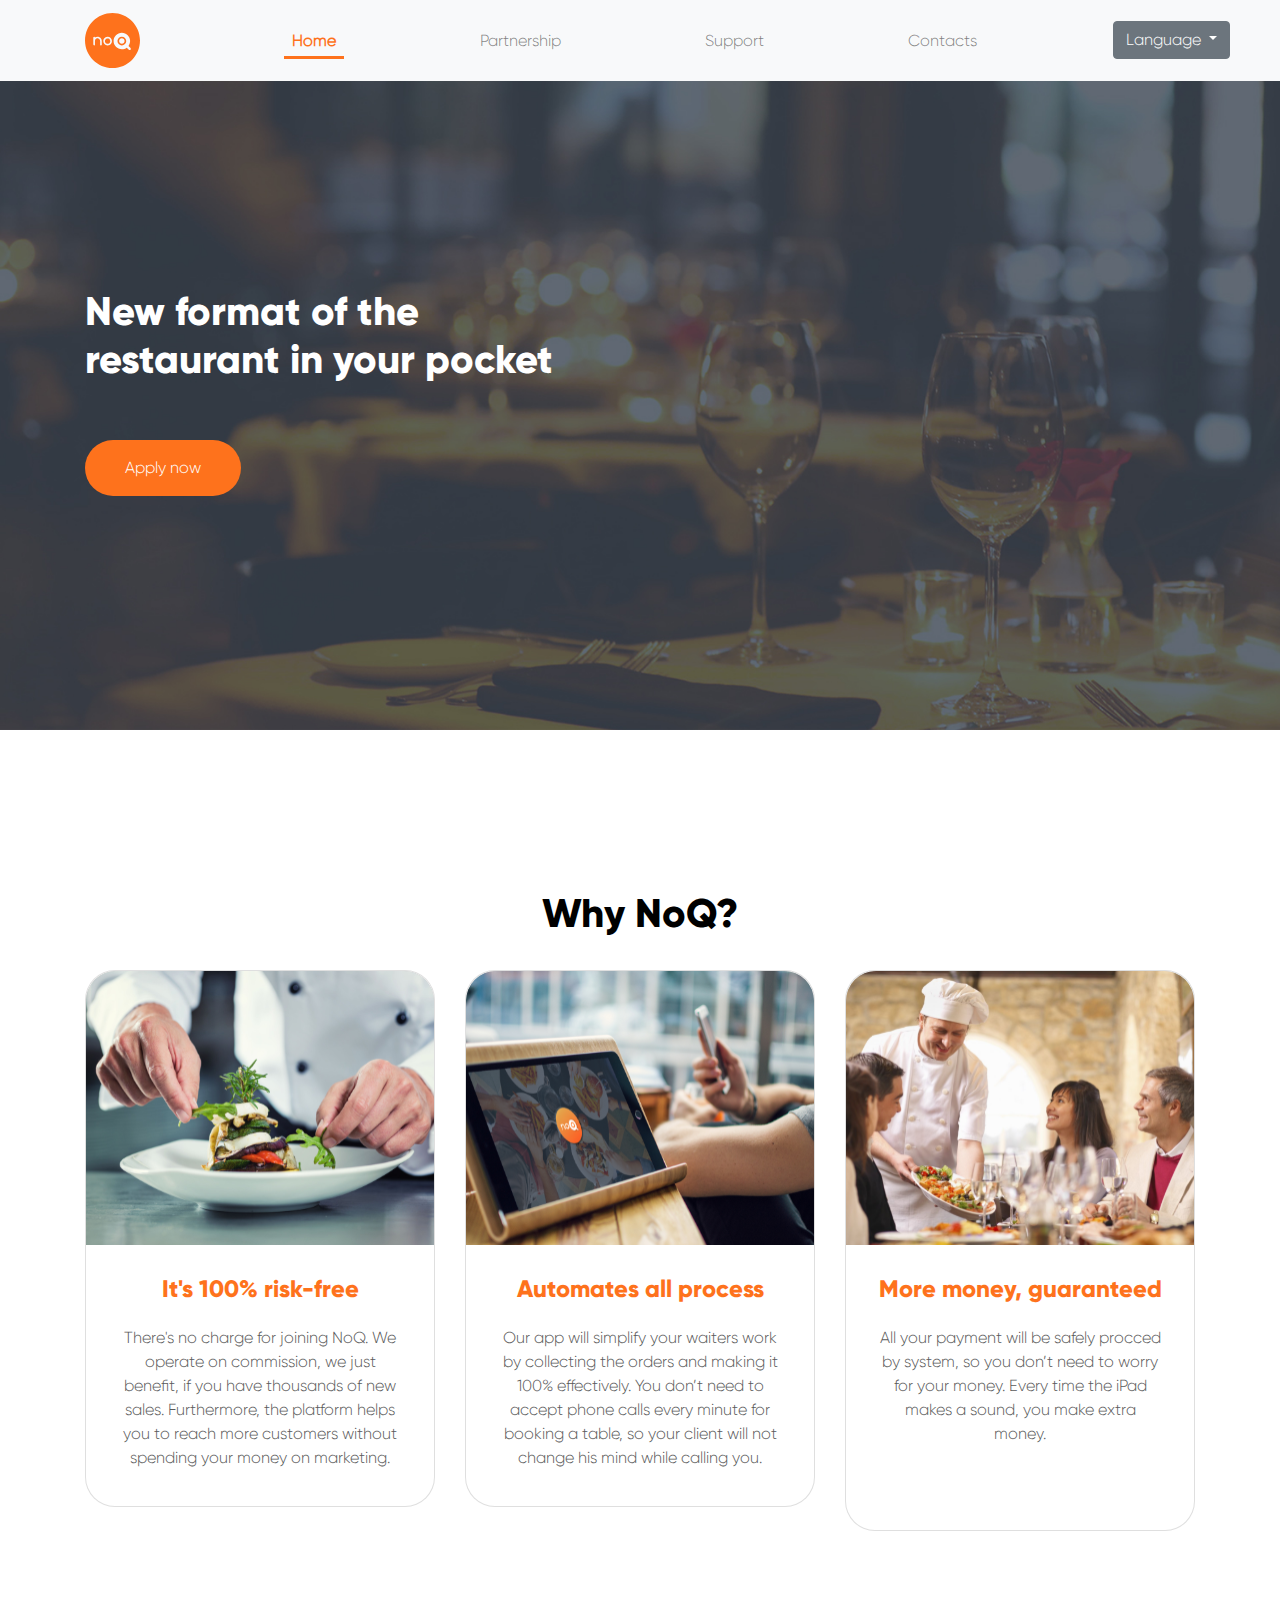
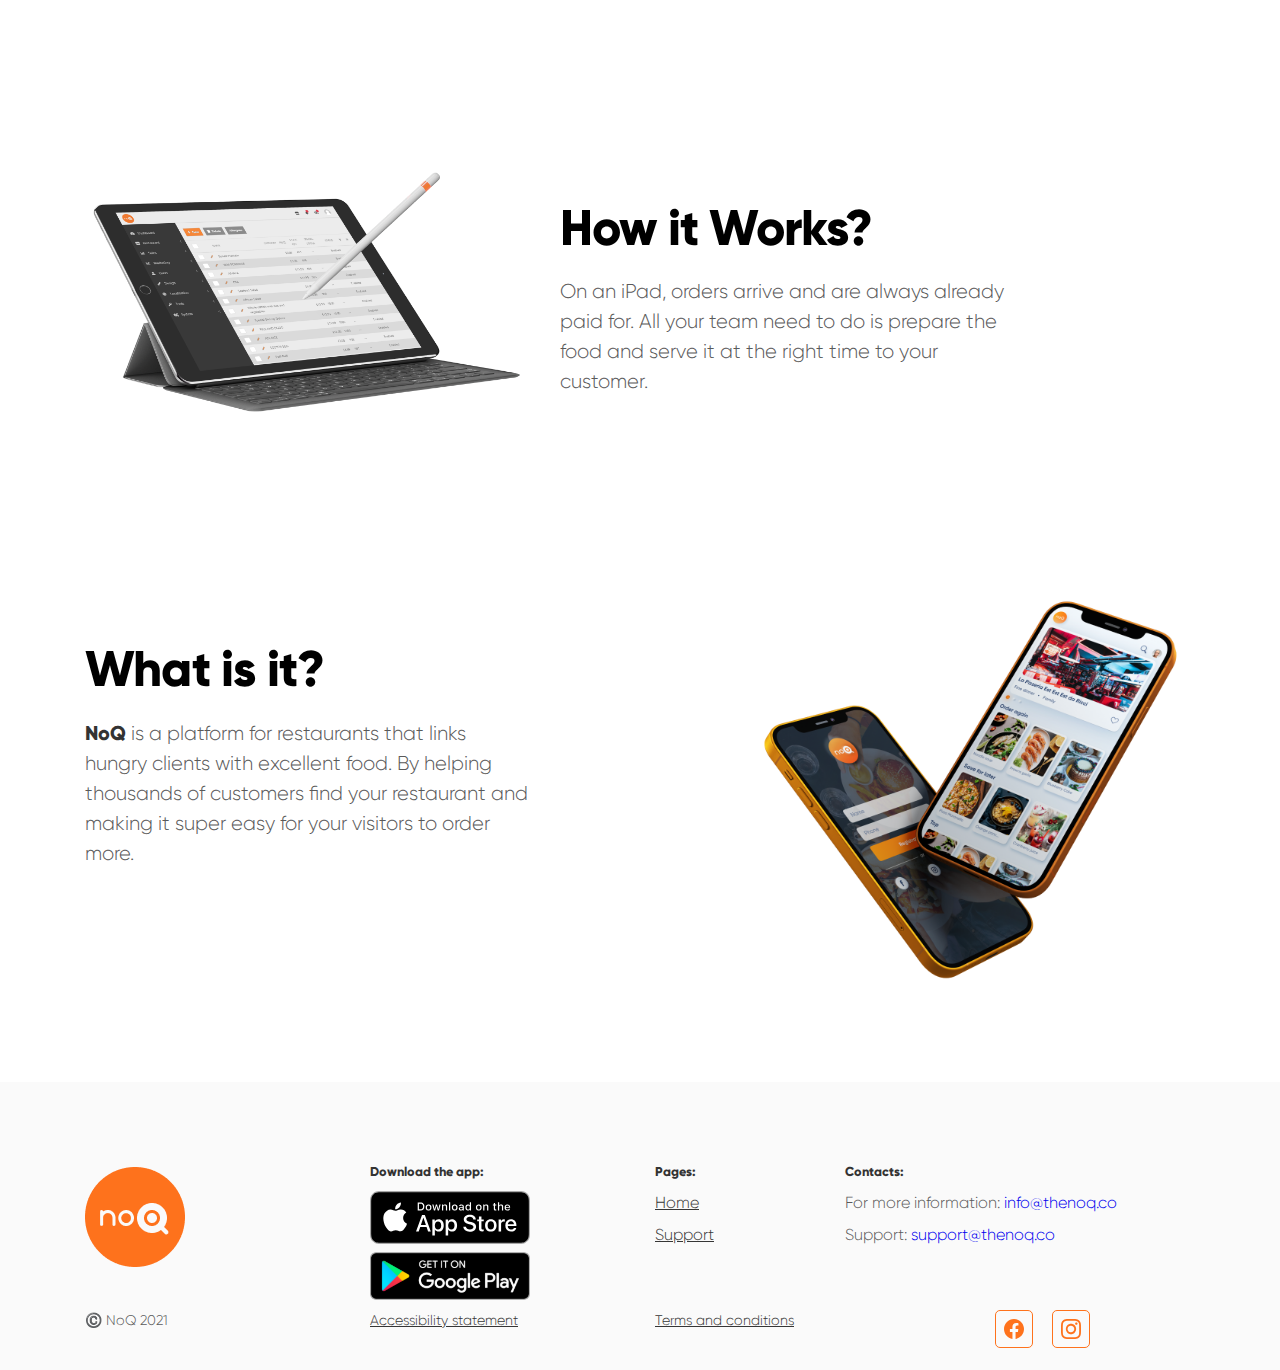
==== en/index.html @ d581224c "First commit" ====
<html lang="en"><head>
    <meta charset="utf-8">
    <meta name="viewport" content="width=device-width, initial-scale=1, shrink-to-fit=no">
    <meta name="description" content="">
    <meta name="author" content="">
    <link rel="icon" href="../img/icon.ico">
	<meta name="yandex-verification" content="f6a16a0485a1ed1c" />
    <title>The NOQ | Home</title>

    <link rel="canonical" href="https://getbootstrap.com/docs/4.0/examples/carousel/">

    <!-- Bootstrap core CSS -->
    <link href="../../css/bootstrap.min.css" rel="stylesheet">

    <!-- Custom styles for this template -->
    <link href="../../css/carousel.css" rel="stylesheet">
</head>
<body data-new-gr-c-s-check-loaded="14.993.0" data-gr-ext-installed="">

<header>
    <nav class="navbar navbar-expand-md navbar-light fixed-top bg-light">
        <div class="container">
            <a class="navbar-brand" href="#"><svg xmlns="http://www.w3.org/2000/svg" width="55" height="55" viewBox="0 0 55 55" fill="none">
                <path d="M36.8502 23.6499C34.4302 23.6499 32.4502 25.6299 32.4502 28.0499C32.4502 30.4699 34.4302 32.4499 36.8502 32.4499C39.2702 32.4499 41.2502 30.4699 41.2502 28.0499C41.2502 25.6299 39.2702 23.6499 36.8502 23.6499ZM36.8502 30.7999C35.3102 30.7999 34.1002 29.5349 34.1002 28.0499C34.1002 26.5099 35.3102 25.2999 36.8502 25.2999C38.3902 25.2999 39.6002 26.5099 39.6002 28.0499C39.6002 29.5899 38.3902 30.7999 36.8502 30.7999Z" fill="#FE721C"/>
                <path d="M24.09 25.85C23.65 25.52 23.1 25.41 22.55 25.41C21.395 25.41 20.57 26.015 20.075 27.225C19.965 27.5 19.965 27.775 19.965 27.995V28.16C19.965 29.15 20.46 29.975 21.45 30.525C21.78 30.69 22.165 30.8 22.55 30.8H22.715C23.76 30.8 24.53 30.25 25.08 29.15C25.19 28.82 25.245 28.49 25.245 28.16V27.995C25.245 27.115 24.86 26.455 24.09 25.85ZM24.09 25.85C23.65 25.52 23.1 25.41 22.55 25.41C21.395 25.41 20.57 26.015 20.075 27.225C19.965 27.5 19.965 27.775 19.965 27.995V28.16C19.965 29.15 20.46 29.975 21.45 30.525C21.78 30.69 22.165 30.8 22.55 30.8H22.715C23.76 30.8 24.53 30.25 25.08 29.15C25.19 28.82 25.245 28.49 25.245 28.16V27.995C25.245 27.115 24.86 26.455 24.09 25.85ZM27.5 0C19.91 0 13.035 3.08 8.03 8.03C3.025 12.98 0 19.91 0 27.5C0 35.09 3.08 41.965 8.03 46.915C12.98 51.92 19.855 55 27.5 55C35.145 55 41.965 51.92 46.97 46.915C51.92 41.965 55 35.09 55 27.5C55 12.32 42.68 0 27.5 0ZM16.72 31.68C16.72 32.065 16.445 32.34 15.95 32.45H15.895C15.345 32.34 15.125 32.065 15.125 31.625V28.215C15.125 26.785 14.52 25.905 13.365 25.465C13.09 25.41 12.815 25.355 12.595 25.355H12.485C11.495 25.355 10.725 25.85 10.175 26.895C10.01 27.225 9.955 27.72 9.955 28.435V31.625C9.955 32.065 9.68 32.34 9.185 32.395H9.13C8.69 32.395 8.415 32.12 8.305 31.57V24.585C8.36 23.98 8.69 23.65 9.185 23.65C9.735 23.76 9.955 24.035 9.955 24.42V24.53C10.615 23.925 11.495 23.65 12.595 23.65C13.805 23.65 14.85 24.145 15.785 25.19C16.445 26.015 16.775 26.95 16.775 27.885V31.68H16.72ZM24.64 31.955C23.98 32.285 23.32 32.45 22.715 32.45H22.495C21.34 32.45 20.24 31.9 19.25 30.8C18.645 29.92 18.315 29.04 18.315 28.05C18.315 26.62 18.92 25.41 20.185 24.475C20.955 23.925 21.78 23.65 22.66 23.65C23.76 23.65 24.805 24.09 25.685 24.915C26.51 25.905 26.95 26.95 26.95 28.05C26.95 29.7 26.18 31.02 24.64 31.955ZM45.54 36.74C45.045 37.235 44.33 37.235 43.835 36.74L41.745 34.65C40.37 35.695 38.665 36.3 36.85 36.3C32.285 36.3 28.6 32.615 28.6 28.05C28.6 23.485 32.285 19.8 36.85 19.8C41.415 19.8 45.1 23.485 45.1 28.05C45.1 29.865 44.495 31.57 43.505 32.945L45.54 34.98C45.98 35.475 45.98 36.245 45.54 36.74ZM24.09 25.85C23.65 25.52 23.1 25.41 22.55 25.41C21.395 25.41 20.57 26.015 20.075 27.225C19.965 27.5 19.965 27.775 19.965 27.995V28.16C19.965 29.15 20.46 29.975 21.45 30.525C21.78 30.69 22.165 30.8 22.55 30.8H22.715C23.76 30.8 24.53 30.25 25.08 29.15C25.19 28.82 25.245 28.49 25.245 28.16V27.995C25.245 27.115 24.86 26.455 24.09 25.85ZM24.09 25.85C23.65 25.52 23.1 25.41 22.55 25.41C21.395 25.41 20.57 26.015 20.075 27.225C19.965 27.5 19.965 27.775 19.965 27.995V28.16C19.965 29.15 20.46 29.975 21.45 30.525C21.78 30.69 22.165 30.8 22.55 30.8H22.715C23.76 30.8 24.53 30.25 25.08 29.15C25.19 28.82 25.245 28.49 25.245 28.16V27.995C25.245 27.115 24.86 26.455 24.09 25.85ZM24.09 25.85C23.65 25.52 23.1 25.41 22.55 25.41C21.395 25.41 20.57 26.015 20.075 27.225C19.965 27.5 19.965 27.775 19.965 27.995V28.16C19.965 29.15 20.46 29.975 21.45 30.525C21.78 30.69 22.165 30.8 22.55 30.8H22.715C23.76 30.8 24.53 30.25 25.08 29.15C25.19 28.82 25.245 28.49 25.245 28.16V27.995C25.245 27.115 24.86 26.455 24.09 25.85Z" fill="#FE721C"/>
            </svg></a>
            <button class="navbar-toggler" type="button" data-toggle="collapse" data-target="#navbarCollapse" aria-controls="navbarCollapse" aria-expanded="false" aria-label="Toggle navigation">
                <span class="navbar-toggler-icon"></span>
            </button>
            <div class="collapse navbar-collapse" id="navbarCollapse">
                <ul class="navbar-nav mr-auto">
                    <li class="nav-item active">
                        <a class="nav-link" href="index.html">Home <span class="sr-only">(current)</span></a>
                    </li>
                    <li class="nav-item">
                        <a class="nav-link" href="partnership.html">Partnership</a>
                    </li>
                    <li class="nav-item">
                        <a class="nav-link" href="support.html">Support</a>
                    </li>
                    <li class="nav-item">
                        <a class="nav-link" href="#">Contacts</a>
                    </li>
                    <li class="nav-item">
                        <div class="dropdown">
                            <a class="btn btn-secondary dropdown-toggle" href="#" role="button" id="dropdownMenuLink" data-toggle="dropdown" aria-haspopup="true" aria-expanded="false">
                                Language
                            </a>
                            <div class="dropdown-menu" aria-labelledby="dropdownMenuLink">
                                <a class="dropdown-item" href="/ru">RU</a>
                                <a class="dropdown-item" href="/en">EN</a>
                            </div>
                        </div>
                    </li>
                </ul>
            </div>
        </div>
    </nav>
</header>

<main role="main">
<div class="first-block">
    <div class="container">
        <h1>New format of the <br>restaurant in your pocket</h1>
        <br>
        <br>
        <button class="btn btn-primary btn-apply">Apply now</button>
    </div>
</div>

    <div class="container marketing">
        <h1 align="center" class="block-title">Why NoQ?</h1>
        <!-- Three columns of text below the carousel -->
        <div class="row pt-4">
            <div class="col-lg-4">
                <div class="card mb-4 box-shadow noq-card">
                    <img class="card-img-top" style="width: 100%; display: block;" src="../img/card-1.svg" data-holder-rendered="true">
                    <div class="card-body">
                        <h4 class="card-title">It's 100% risk-free</h4>
                        <p class="card-text">
                            There's no charge for joining NoQ. We operate on commission, we just benefit, if you have thousands of new sales. Furthermore, the platform helps you to reach more customers without spending your money on marketing.
                        </p>
                        <div class="d-flex justify-content-between align-items-center">
                        </div>
                    </div>
                </div>
            </div><!-- /.col-lg-4 -->
            <div class="col-lg-4">
                <div class="card mb-4 box-shadow noq-card">
                    <img class="card-img-top" style="width: 100%; display: block;" src="../img/card-2.svg" data-holder-rendered="true">
                    <div class="card-body">
                        <h4 class="card-title">Automates all process</h4>
                        <p class="card-text">Our app will simplify your waiters work by collecting the orders and making it 100% effectively.
                            You don’t need to accept phone calls every minute for booking a table, so your client will not change his mind while calling you.
                        </p>
                        <div class="d-flex justify-content-between align-items-center">
                        </div>
                    </div>
                </div>
            </div><!-- /.col-lg-4 -->
            <div class="col-lg-4">
                <div class="card mb-4 box-shadow noq-card">
                    <img class="card-img-top" style="width: 100%; display: block;" src="../img/card-3.svg" data-holder-rendered="true">
                    <div class="card-body">
                        <h4 class="card-title">More money, guaranteed</h4>
                        <p class="card-text">
                            All your payment will be safely procced by system, so you don’t need to worry for your money.
                            Every time the iPad makes a sound, you make extra money.
                        </p>
                        <br>
                        <br>
                        <div class="d-flex justify-content-between align-items-center">
                        </div>
                    </div>
                </div>
            </div><!-- /.col-lg-4 -->
        </div><!-- /.row -->


        <div class="row instruction">
            <div class="col-md-5">
                <img class="featurette-image img-fluid" data-src="img/ipad.png" alt="500x500" src="../img/ipad.png" data-holder-rendered="true">
            </div>
            <div class="col-md-7">
                <h2 class="featurette-heading pb-3 block-title">How it Works?</h2>
                <p class="lead">
                    On an iPad, orders arrive and are always already paid for. All your team need to do is prepare the food and serve it at the right time to your customer.
                </p>
            </div>
        </div>


        <div class="row instruction">
            <div class="col-md-7">
                <h2 class="featurette-heading pb-3 block-title">What is it?</h2>
                <p class="lead">
                    <span class="bold">NoQ</span> is a platform for restaurants that links hungry clients with excellent food. By helping thousands of customers find your restaurant and making it super easy for your visitors to order more.
                </p>
            </div>
            <div class="col-md-5">
                <img class="featurette-image img-fluid" data-src="img/iphone.png" alt="500x500" src="../img/iphone.png" data-holder-rendered="true">
            </div>
        </div>

    </div>


    <!-- FOOTER -->
    <footer>
        <div class="container">
            <div class="row">
                <div class="col-md-3">
                    <a class="navbar-brand" href="#"><img src="../img/logo.png" class="logo" alt=""></a>
                </div>
                <div class="col-md-3">
                    <small class="bold">Download the app:</small>
                    <ul class="mobile-list">
                        <li><img src="../img/appstore.svg" alt=""></li>
                        <li class="pt-2"><img src="../img/playmarket.svg" alt=""></li>
                    </ul>
                </div>
                <div class="col-md-2">
                    <small class="bold">Pages:</small>
                    <ul class="mobile-list">
                        <li><a href="#">Home</a></li>
                        <li class="pt-2"><a href="#">Support</a></li>
                    </ul>
                </div>
                <div class="col-md-4">
                    <small class="bold">Contacts:</small>
                    <ul class="link-list">
                        <li>For more information: <a href="#" class="link">info@thenoq.co</a></li>
                        <li class="pt-2">Support: <a href="#" class="link">support@thenoq.co</a></li>
                    </ul>
                </div>
            </div>
            <div class="row links-row">
                <div class="col-md-3">
                    <p>©️ NoQ 2021</p>
                </div>
                <div class="col-md-3">
                    <a class="footer-link" href="#">Accessibility statement</a>
                </div>
                <div class="col-md-3">
                    <a class="footer-link" href="#">Terms and conditions</a>
                </div>
                <div class="col-md-3">
                    <div class="row">
                        <div id="small-img" class="col-xs-12 col-sm-12 col-md-12 col-lg-12 center">
                            <ul class="social-network-list">
                                <li class="list-item">
                                    <svg xmlns="http://www.w3.org/2000/svg" width="38" height="38" viewBox="0 0 38 38" fill="none">
                                        <rect x="0.5" y="0.5" width="37" height="37" rx="4.5" stroke="#FE721C"/>
                                        <path fill-rule="evenodd" clip-rule="evenodd" d="M29 19.061C29 13.505 24.523 9 19 9C13.477 9 9 13.505 9 19.061C9 24.083 12.657 28.245 17.438 29V21.97H14.898V19.06H17.438V16.845C17.438 14.323 18.93 12.93 21.215 12.93C22.309 12.93 23.453 13.127 23.453 13.127V15.603H22.193C20.95 15.603 20.563 16.378 20.563 17.173V19.061H23.336L22.893 21.969H20.563V29C25.343 28.245 29 24.083 29 19.061Z" fill="#FE721C"/>
                                    </svg>
                                </li>
                                <li class="list-item">
                                    <svg xmlns="http://www.w3.org/2000/svg" width="38" height="38" viewBox="0 0 38 38" fill="none">
                                        <rect x="0.5" y="0.5" width="37" height="37" rx="4.5" stroke="#FE721C"/>
                                        <path d="M24.338 12.462C24.0197 12.462 23.7145 12.5884 23.4895 12.8135C23.2644 13.0385 23.138 13.3437 23.138 13.662C23.138 13.9803 23.2644 14.2855 23.4895 14.5105C23.7145 14.7356 24.0197 14.862 24.338 14.862C24.6563 14.862 24.9615 14.7356 25.1865 14.5105C25.4116 14.2855 25.538 13.9803 25.538 13.662C25.538 13.3437 25.4116 13.0385 25.1865 12.8135C24.9615 12.5884 24.6563 12.462 24.338 12.462ZM19 22.333C18.5575 22.3407 18.1179 22.2601 17.7069 22.0961C17.2959 21.9321 16.9216 21.6878 16.606 21.3776C16.2904 21.0674 16.0397 20.6974 15.8685 20.2893C15.6974 19.8812 15.6093 19.4431 15.6093 19.0005C15.6093 18.5579 15.6974 18.1198 15.8685 17.7117C16.0397 17.3036 16.2904 16.9336 16.606 16.6234C16.9216 16.3132 17.2959 16.0689 17.7069 15.9049C18.1179 15.7409 18.5575 15.6603 19 15.668C19.8738 15.6831 20.7068 16.0409 21.3194 16.6642C21.932 17.2875 22.2753 18.1265 22.2753 19.0005C22.2753 19.8745 21.932 20.7135 21.3194 21.3368C20.7068 21.9601 19.8738 22.3179 19 22.333ZM19 13.865C17.6381 13.865 16.332 14.406 15.369 15.369C14.406 16.332 13.865 17.6381 13.865 19C13.865 20.3619 14.406 21.668 15.369 22.631C16.332 23.594 17.6381 24.135 19 24.135C20.3619 24.135 21.668 23.594 22.631 22.631C23.594 21.668 24.135 20.3619 24.135 19C24.135 17.6381 23.594 16.332 22.631 15.369C21.668 14.406 20.3619 13.865 19 13.865ZM19 9C16.284 9 15.943 9.012 14.877 9.061C13.813 9.108 13.086 9.277 12.449 9.525C11.7817 9.77564 11.1775 10.1696 10.679 10.679C10.1696 11.1775 9.77564 11.7817 9.525 12.449C9.277 13.086 9.109 13.813 9.061 14.877C9.012 15.943 9 16.284 9 19C9 21.716 9.012 22.057 9.061 23.123C9.109 24.188 9.277 24.914 9.525 25.551C9.77564 26.2183 10.1696 26.8225 10.679 27.321C11.1775 27.8304 11.7817 28.2244 12.449 28.475C13.086 28.723 13.813 28.892 14.877 28.94C15.943 28.988 16.284 29 19 29C21.716 29 22.057 28.988 23.123 28.94C24.188 28.892 24.914 28.723 25.551 28.475C26.2183 28.2244 26.8225 27.8304 27.321 27.321C27.8304 26.8225 28.2244 26.2183 28.475 25.551C28.723 24.914 28.892 24.188 28.94 23.123C28.988 22.057 29 21.716 29 19C29 16.284 28.988 15.943 28.94 14.877C28.892 13.813 28.723 13.086 28.475 12.449C28.2244 11.7817 27.8304 11.1775 27.321 10.679C26.8225 10.1696 26.2183 9.77564 25.551 9.525C24.914 9.277 24.188 9.108 23.123 9.061C22.057 9.012 21.716 9 19 9ZM19 10.802C21.67 10.802 21.986 10.812 23.041 10.86C24.016 10.904 24.545 11.067 24.898 11.204C25.364 11.386 25.697 11.603 26.048 11.952C26.398 12.303 26.614 12.636 26.796 13.103C26.933 13.455 27.096 13.984 27.14 14.959C27.189 16.014 27.198 16.33 27.198 19C27.198 21.67 27.189 21.986 27.14 23.041C27.096 24.016 26.933 24.545 26.796 24.898C26.6351 25.3321 26.3796 25.7249 26.048 26.048C25.7249 26.3796 25.3321 26.6351 24.898 26.796C24.545 26.933 24.016 27.096 23.041 27.14C21.986 27.189 21.67 27.198 19 27.198C16.33 27.198 16.014 27.189 14.959 27.14C13.984 27.096 13.455 26.933 13.103 26.796C12.6685 26.6353 12.2753 26.3798 11.952 26.048C11.6208 25.7246 11.3653 25.3319 11.204 24.898C11.067 24.545 10.904 24.016 10.86 23.041C10.812 21.986 10.802 21.67 10.802 19C10.802 16.33 10.812 16.014 10.86 14.959C10.904 13.984 11.067 13.455 11.204 13.103C11.386 12.636 11.603 12.303 11.952 11.952C12.2756 11.6205 12.6687 11.3651 13.103 11.204C13.455 11.067 13.984 10.904 14.959 10.86C16.014 10.812 16.33 10.802 19 10.802Z" fill="#FE721C"/>
                                    </svg>
                                </li>
                            </ul>
                        </div>
                    </div>
                </div>
            </div>
        </div>
    </footer>
</main>

<!-- Bootstrap core JavaScript
================================================== -->
<!-- Placed at the end of the document so the pages load faster -->
<script src="https://code.jquery.com/jquery-3.2.1.slim.min.js" integrity="sha384-KJ3o2DKtIkvYIK3UENzmM7KCkRr/rE9/Qpg6aAZGJwFDMVNA/GpGFF93hXpG5KkN" crossorigin="anonymous"></script>
<script>window.jQuery || document.write('<script src="../../assets/js/vendor/jquery-slim.min.js"><\/script>')</script>
<script src="../../js/popper.min.js"></script>
<script src="../../js/bootstrap.min.js"></script>
<!-- Just to make our placeholder images work. Don't actually copy the next line! -->
<script src="../../js/holder.min.js"></script>


<svg xmlns="http://www.w3.org/2000/svg" width="500" height="500" viewBox="0 0 500 500" preserveAspectRatio="none" style="display: none; visibility: hidden; position: absolute; top: -100%; left: -100%;"><defs><style type="text/css"></style></defs><text x="0" y="25" style="font-weight:bold;font-size:25pt;font-family:Arial, Helvetica, Open Sans, sans-serif">500x500</text></svg></body></html>
---- css/carousel.css ----
/* GLOBAL STYLES
-------------------------------------------------- */
/* Padding below the footer and lighter body text */
@font-face {
  font-family: GilroyLight;
  src: url("../fonts/Gilroy-Light.otf");
}
@font-face {
  font-family: GilroyBold;
  src: url("../fonts/Gilroy-ExtraBold.otf");
}
@font-face {
  font-family: GilroyMedium;
  src: url("../fonts/GilroyMedium.ttf");
}
body {
  padding-top: 3rem;
  color: #5a5a5a;
  font-family: GilroyLight, serif;
}
h1,h2,h3,h4,h5{
  font-family: GilroyBold, serif;
}
.block-title{
  color:black;
}
.bold{
  font-weight: bold;
  color: #333;
  font-family: GilroyBold;
}
.lead{
  width: 70%;
}
.navbar-light{
  background: #fff;
  color: rgba(124, 124, 124, 1);
}
.navbar-expand-md .navbar-nav .nav-item {
  padding-left: 8rem;
}
.navbar-light .navbar-nav .active>.nav-link, .navbar-light .navbar-nav .nav-link.active, .navbar-light .navbar-nav .nav-link.show, .navbar-light .navbar-nav .show>.nav-link {
  color: rgba(254, 114, 28, 1);
  font-weight: bold;
  border-bottom: 3px solid rgba(254, 114, 28, 1);
  padding-bottom: 3px;
}

.first-block{
  background-image: url("../img/noq-bg.jpg");
  height: 80%;
  background-position: center;
  background-repeat: no-repeat;
  background-size: cover;
  padding-top: 15rem;
  color: #fff;
  padding-bottom: 15rem;
}
.partnership-block{
  background-image: url("../img/partnership.jpg");
  height: 100%;
  background-position: center;
  background-repeat: no-repeat;
  background-size: cover;
  padding-top: 15rem;
  color: #fff;
  padding-bottom: 15rem;
}
.support-block{
  background-image: url("../img/support-bg.jpg");
  height: 100%;
  background-position: center;
  background-repeat: no-repeat;
  background-size: cover;
  padding-top: 15rem;
  color: #fff;
  padding-bottom: 15rem;
}
.partnership-title{
  font-size: 5rem;
}
.form-text{
  text-align: center;
  color:#000000;
}
.form-block{
  background: #fff;
  border-radius: 10px;
  padding: 15px;
}
.btn-apply{
  background: #FE721C;
  border-radius: 40px;
  border:none;
  padding: 1rem 40px 1rem 40px;
}
/* CUSTOMIZE THE CAROUSEL
-------------------------------------------------- */
.noq-card{
  border-radius: 30px;
}
.noq-card img{
  border-radius: 30px 30px 0px 0;
}
.card-title{
  color:rgba(254, 114, 28, 1);
  padding-top: 10px;
  padding-bottom: 10px;
}
.noq{
  color:rgba(254, 114, 28, 1);
}
.support-title{
  font-size: 5rem;
  color: #363636;
}

.titles{
  color:rgba(254, 114, 28, 1);
}
.instruction{
  padding-top: 10rem;
}
/* Carousel base class */
.carousel {
  margin-bottom: 4rem;
}
/* Since positioning the image, we need to help out the caption */
.carousel-caption {
  bottom: 3rem;
  z-index: 10;
}

/* Declare heights because of positioning of img element */
.carousel-item {
  height: 32rem;
  background-color: #777;
}
.carousel-item > img {
  position: absolute;
  top: 0;
  left: 0;
  min-width: 100%;
  height: 32rem;
}


/* MARKETING CONTENT
-------------------------------------------------- */
.marketing{
  padding-top: 10rem;
  padding-bottom: 5rem;
}
.marketing .col-lg-4 {
  margin-bottom: 1.5rem;
  text-align: center;
}
.marketing h2 {
  font-weight: 400;
}
.marketing .col-lg-4 p {
  margin-right: .75rem;
  margin-left: .75rem;
}
.first-100{
  color: #363636;
}
.hundred{
  color: #FE721C;
  font-size: 70px;
}

/* Featurettes
------------------------- */

.featurette-divider {
  margin: 5rem 0; /* Space out the Bootstrap <hr> more */
}

/* Thin out the marketing headings */
.featurette-heading {
  font-weight: 300;
  line-height: 1;
  letter-spacing: -.05rem;
}
.mobile-list{
  list-style: none;
  margin: 0;
  padding: 10px 0 0 0;
}
.mobile-list a{
  color: rgba(54, 54, 54, 1);
  text-decoration: underline;
}
.link-list{
  list-style: none;
  margin: 0;
  padding: 10px 0 0 0;
}
.link{
  color: #0000EE;
}
.links-row{
  padding-top: 10px;
  font-size: 14px;
}
.links-row a {
  color: rgba(54, 54, 54, 1);
  text-decoration: underline;
}
.social-network-list{
  list-style: none;
  display: inline-block;
}
.list-item{
  padding-left: 15px;
  display: inline-block;
}
footer{
  padding-top: 5rem;
  background: #FAFAFA;
}

/* RESPONSIVE CSS
-------------------------------------------------- */
@media only screen and (max-width: 600px) {
  .partnership-title{
    font-size: 2rem;
  }
  .partnership-block {
    padding-top: 6rem;
    color: #fff;
    padding-bottom: 20rem;
    text-align: center;
    height: 120%;
  }
  .block-title{
    padding-top: 2rem;
  }
  .navbar-expand-md .navbar-nav .nav-item{
    padding-left: 0;
  }
  .navbar-light .navbar-nav .active>.nav-link, .navbar-light .navbar-nav .nav-link.active, .navbar-light .navbar-nav .nav-link.show, .navbar-light .navbar-nav .show>.nav-link {
    color: rgba(254, 114, 28, 1);
    font-weight: bold;
    border:none;
    padding-bottom: 3px;
  }
  .instruction{
    padding-top: 3rem;
    text-align: center;
  }
  .lead{
    width: 100%;
  }
  footer{
    text-align: center;
  }
  .social-network-list{
    padding-top: 2rem;
    text-align: center;
  }
}
@media (min-width: 40em) {
  .carousel-caption p {
    margin-bottom: 1.25rem;
    font-size: 1.25rem;
    line-height: 1.4;
  }

  .featurette-heading {
    font-size: 50px;
  }
}

@media (min-width: 62em) {
  .featurette-heading {
    margin-top: 4rem;
  }
}
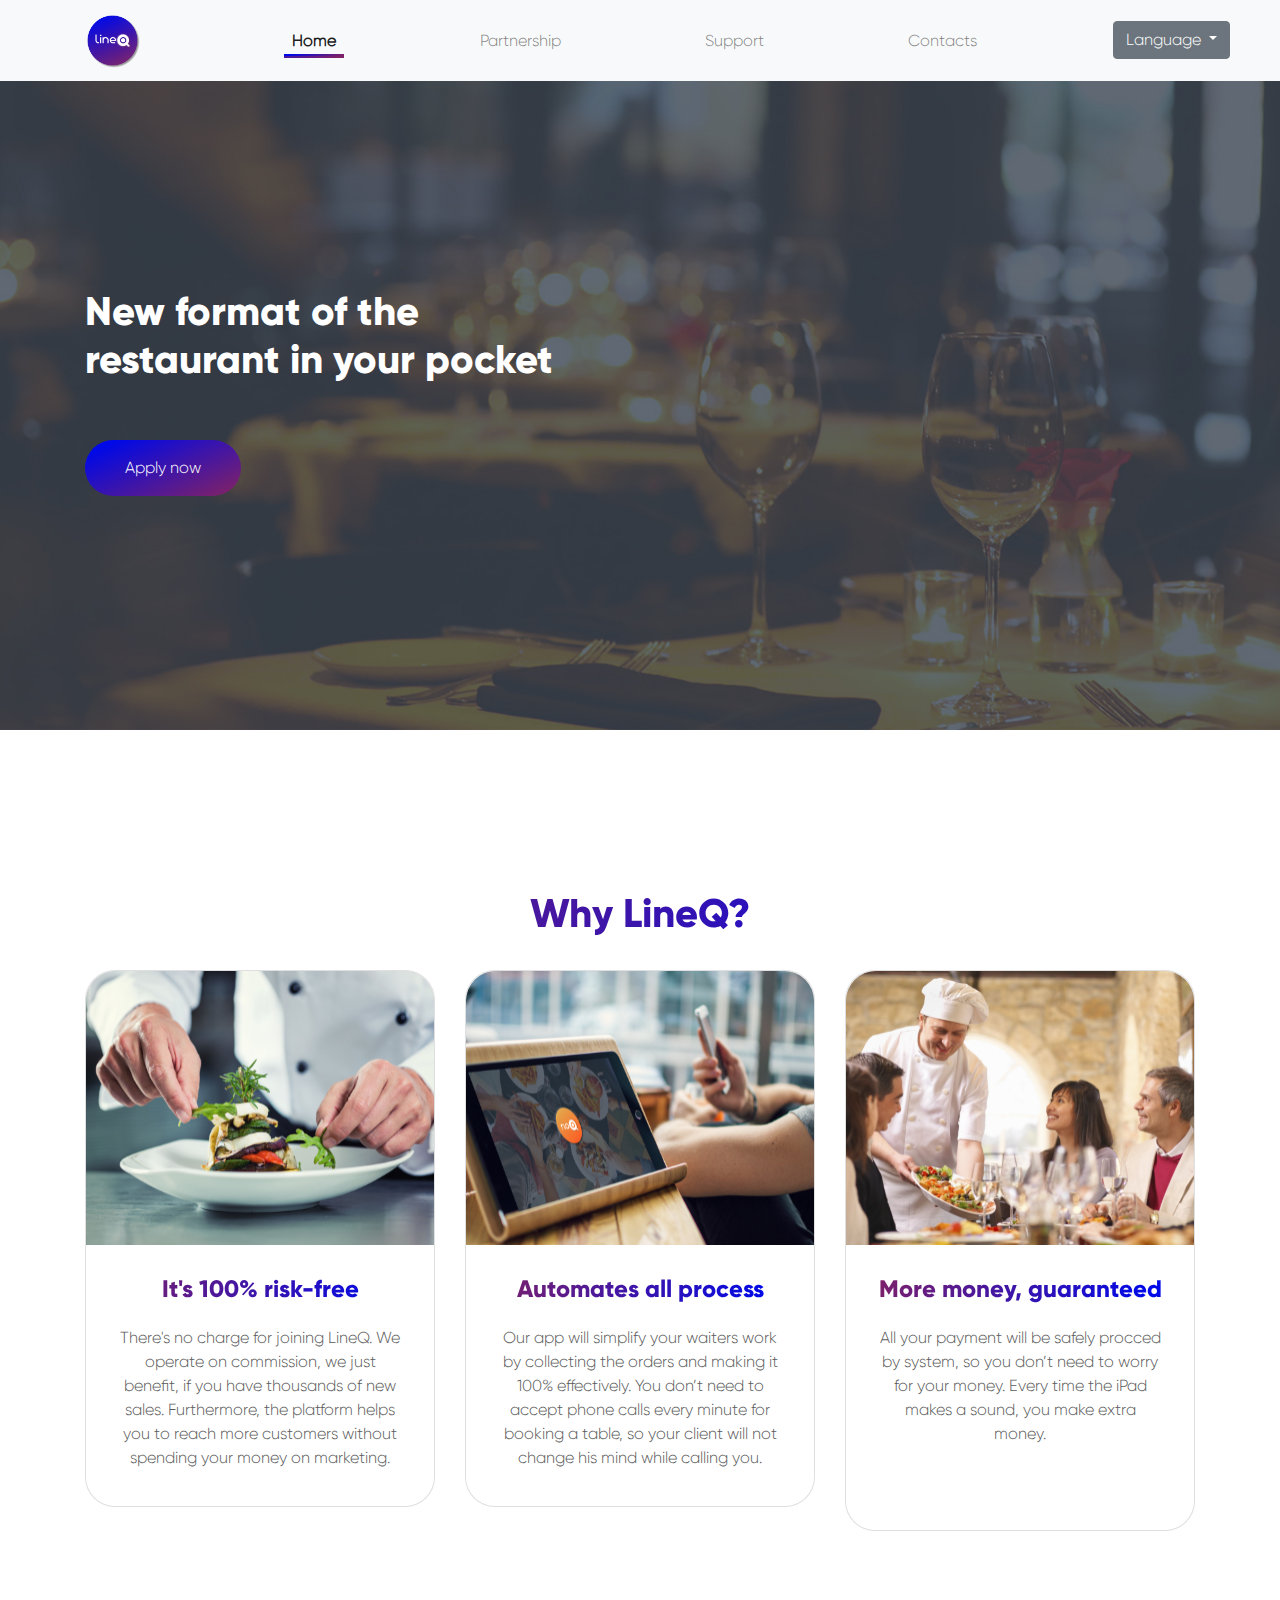
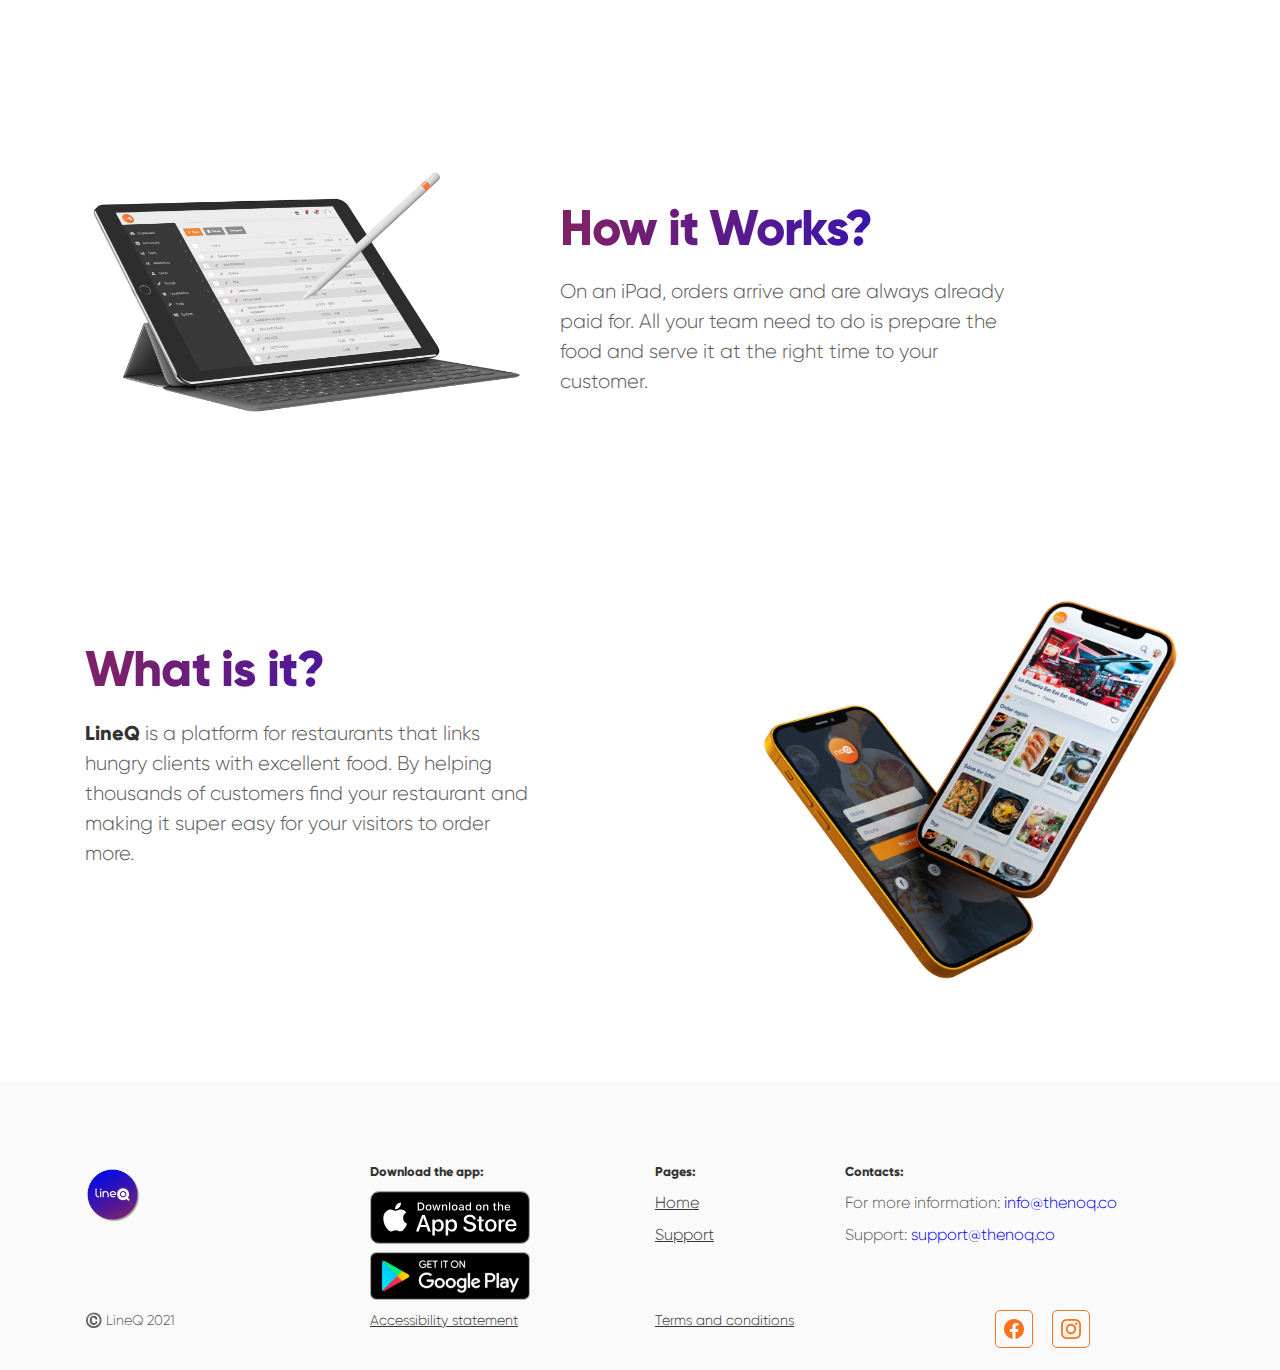
==== commit 69f76f95: "Changed some styles" ====
--- a/en/index.html
+++ b/en/index.html
@@ -5,25 +5,24 @@
     <meta name="author" content="">
     <link rel="icon" href="../img/icon.ico">
 	<meta name="yandex-verification" content="f6a16a0485a1ed1c" />
-    <title>The NOQ | Home</title>
+    <title>The LINEQ | Home</title>
 
     <link rel="canonical" href="https://getbootstrap.com/docs/4.0/examples/carousel/">
 
     <!-- Bootstrap core CSS -->
-    <link href="../../css/bootstrap.min.css" rel="stylesheet">
+    <link href="../css/bootstrap.min.css" rel="stylesheet">
 
     <!-- Custom styles for this template -->
-    <link href="../../css/carousel.css" rel="stylesheet">
+    <link href="../css/carousel.css" rel="stylesheet">
 </head>
 <body data-new-gr-c-s-check-loaded="14.993.0" data-gr-ext-installed="">
 
 <header>
     <nav class="navbar navbar-expand-md navbar-light fixed-top bg-light">
         <div class="container">
-            <a class="navbar-brand" href="#"><svg xmlns="http://www.w3.org/2000/svg" width="55" height="55" viewBox="0 0 55 55" fill="none">
-                <path d="M36.8502 23.6499C34.4302 23.6499 32.4502 25.6299 32.4502 28.0499C32.4502 30.4699 34.4302 32.4499 36.8502 32.4499C39.2702 32.4499 41.2502 30.4699 41.2502 28.0499C41.2502 25.6299 39.2702 23.6499 36.8502 23.6499ZM36.8502 30.7999C35.3102 30.7999 34.1002 29.5349 34.1002 28.0499C34.1002 26.5099 35.3102 25.2999 36.8502 25.2999C38.3902 25.2999 39.6002 26.5099 39.6002 28.0499C39.6002 29.5899 38.3902 30.7999 36.8502 30.7999Z" fill="#FE721C"/>
-                <path d="M24.09 25.85C23.65 25.52 23.1 25.41 22.55 25.41C21.395 25.41 20.57 26.015 20.075 27.225C19.965 27.5 19.965 27.775 19.965 27.995V28.16C19.965 29.15 20.46 29.975 21.45 30.525C21.78 30.69 22.165 30.8 22.55 30.8H22.715C23.76 30.8 24.53 30.25 25.08 29.15C25.19 28.82 25.245 28.49 25.245 28.16V27.995C25.245 27.115 24.86 26.455 24.09 25.85ZM24.09 25.85C23.65 25.52 23.1 25.41 22.55 25.41C21.395 25.41 20.57 26.015 20.075 27.225C19.965 27.5 19.965 27.775 19.965 27.995V28.16C19.965 29.15 20.46 29.975 21.45 30.525C21.78 30.69 22.165 30.8 22.55 30.8H22.715C23.76 30.8 24.53 30.25 25.08 29.15C25.19 28.82 25.245 28.49 25.245 28.16V27.995C25.245 27.115 24.86 26.455 24.09 25.85ZM27.5 0C19.91 0 13.035 3.08 8.03 8.03C3.025 12.98 0 19.91 0 27.5C0 35.09 3.08 41.965 8.03 46.915C12.98 51.92 19.855 55 27.5 55C35.145 55 41.965 51.92 46.97 46.915C51.92 41.965 55 35.09 55 27.5C55 12.32 42.68 0 27.5 0ZM16.72 31.68C16.72 32.065 16.445 32.34 15.95 32.45H15.895C15.345 32.34 15.125 32.065 15.125 31.625V28.215C15.125 26.785 14.52 25.905 13.365 25.465C13.09 25.41 12.815 25.355 12.595 25.355H12.485C11.495 25.355 10.725 25.85 10.175 26.895C10.01 27.225 9.955 27.72 9.955 28.435V31.625C9.955 32.065 9.68 32.34 9.185 32.395H9.13C8.69 32.395 8.415 32.12 8.305 31.57V24.585C8.36 23.98 8.69 23.65 9.185 23.65C9.735 23.76 9.955 24.035 9.955 24.42V24.53C10.615 23.925 11.495 23.65 12.595 23.65C13.805 23.65 14.85 24.145 15.785 25.19C16.445 26.015 16.775 26.95 16.775 27.885V31.68H16.72ZM24.64 31.955C23.98 32.285 23.32 32.45 22.715 32.45H22.495C21.34 32.45 20.24 31.9 19.25 30.8C18.645 29.92 18.315 29.04 18.315 28.05C18.315 26.62 18.92 25.41 20.185 24.475C20.955 23.925 21.78 23.65 22.66 23.65C23.76 23.65 24.805 24.09 25.685 24.915C26.51 25.905 26.95 26.95 26.95 28.05C26.95 29.7 26.18 31.02 24.64 31.955ZM45.54 36.74C45.045 37.235 44.33 37.235 43.835 36.74L41.745 34.65C40.37 35.695 38.665 36.3 36.85 36.3C32.285 36.3 28.6 32.615 28.6 28.05C28.6 23.485 32.285 19.8 36.85 19.8C41.415 19.8 45.1 23.485 45.1 28.05C45.1 29.865 44.495 31.57 43.505 32.945L45.54 34.98C45.98 35.475 45.98 36.245 45.54 36.74ZM24.09 25.85C23.65 25.52 23.1 25.41 22.55 25.41C21.395 25.41 20.57 26.015 20.075 27.225C19.965 27.5 19.965 27.775 19.965 27.995V28.16C19.965 29.15 20.46 29.975 21.45 30.525C21.78 30.69 22.165 30.8 22.55 30.8H22.715C23.76 30.8 24.53 30.25 25.08 29.15C25.19 28.82 25.245 28.49 25.245 28.16V27.995C25.245 27.115 24.86 26.455 24.09 25.85ZM24.09 25.85C23.65 25.52 23.1 25.41 22.55 25.41C21.395 25.41 20.57 26.015 20.075 27.225C19.965 27.5 19.965 27.775 19.965 27.995V28.16C19.965 29.15 20.46 29.975 21.45 30.525C21.78 30.69 22.165 30.8 22.55 30.8H22.715C23.76 30.8 24.53 30.25 25.08 29.15C25.19 28.82 25.245 28.49 25.245 28.16V27.995C25.245 27.115 24.86 26.455 24.09 25.85ZM24.09 25.85C23.65 25.52 23.1 25.41 22.55 25.41C21.395 25.41 20.57 26.015 20.075 27.225C19.965 27.5 19.965 27.775 19.965 27.995V28.16C19.965 29.15 20.46 29.975 21.45 30.525C21.78 30.69 22.165 30.8 22.55 30.8H22.715C23.76 30.8 24.53 30.25 25.08 29.15C25.19 28.82 25.245 28.49 25.245 28.16V27.995C25.245 27.115 24.86 26.455 24.09 25.85Z" fill="#FE721C"/>
-            </svg></a>
+            <a class="navbar-brand" href="#">
+                <img src="../img/logo.png" class="logo">
+            </a>
             <button class="navbar-toggler" type="button" data-toggle="collapse" data-target="#navbarCollapse" aria-controls="navbarCollapse" aria-expanded="false" aria-label="Toggle navigation">
                 <span class="navbar-toggler-icon"></span>
             </button>
@@ -69,7 +68,7 @@
 </div>
 
     <div class="container marketing">
-        <h1 align="center" class="block-title">Why NoQ?</h1>
+        <h1 align="center" class="block-title">Why LineQ?</h1>
         <!-- Three columns of text below the carousel -->
         <div class="row pt-4">
             <div class="col-lg-4">
@@ -78,7 +77,7 @@
                     <div class="card-body">
                         <h4 class="card-title">It's 100% risk-free</h4>
                         <p class="card-text">
-                            There's no charge for joining NoQ. We operate on commission, we just benefit, if you have thousands of new sales. Furthermore, the platform helps you to reach more customers without spending your money on marketing.
+                            There's no charge for joining LineQ. We operate on commission, we just benefit, if you have thousands of new sales. Furthermore, the platform helps you to reach more customers without spending your money on marketing.
                         </p>
                         <div class="d-flex justify-content-between align-items-center">
                         </div>
@@ -134,7 +133,7 @@
             <div class="col-md-7">
                 <h2 class="featurette-heading pb-3 block-title">What is it?</h2>
                 <p class="lead">
-                    <span class="bold">NoQ</span> is a platform for restaurants that links hungry clients with excellent food. By helping thousands of customers find your restaurant and making it super easy for your visitors to order more.
+                    <span class="bold">LineQ</span> is a platform for restaurants that links hungry clients with excellent food. By helping thousands of customers find your restaurant and making it super easy for your visitors to order more.
                 </p>
             </div>
             <div class="col-md-5">
@@ -176,7 +175,7 @@
             </div>
             <div class="row links-row">
                 <div class="col-md-3">
-                    <p>©️ NoQ 2021</p>
+                    <p>©️ LineQ 2021</p>
                 </div>
                 <div class="col-md-3">
                     <a class="footer-link" href="#">Accessibility statement</a>
--- a/css/carousel.css
+++ b/css/carousel.css
@@ -21,8 +21,16 @@
 h1,h2,h3,h4,h5{
   font-family: GilroyBold, serif;
 }
+
+:root{
+  --primary-color:linear-gradient(155.65deg, #0009E7 11.74%, #7D2169 94.49%);
+}
+
 .block-title{
-  color:black;
+  background: -webkit-linear-gradient(155.65deg, #0009E7 11.74%, #7D2169 94.49%);
+  -webkit-background-clip: text;
+  -webkit-text-fill-color: transparent;
+
 }
 .bold{
   font-weight: bold;
@@ -32,6 +40,15 @@
 .lead{
   width: 70%;
 }
+.logo{
+  height: 55px;
+}
+.border-gradient {
+  
+}
+.border-gradient-primary {
+
+}
 .navbar-light{
   background: #fff;
   color: rgba(124, 124, 124, 1);
@@ -40,10 +57,19 @@
   padding-left: 8rem;
 }
 .navbar-light .navbar-nav .active>.nav-link, .navbar-light .navbar-nav .nav-link.active, .navbar-light .navbar-nav .nav-link.show, .navbar-light .navbar-nav .show>.nav-link {
-  color: rgba(254, 114, 28, 1);
+ 
   font-weight: bold;
-  border-bottom: 3px solid rgba(254, 114, 28, 1);
+  border-bottom: 3px solid var(--primary-color);
   padding-bottom: 3px;
+  border-bottom: 2px solid;
+  border-image-slice: 1;
+  border-width: 2px;
+   background: linear-gradient(155.65deg, #0009E7 11.74%, #7D2169 94.49%);
+    background-position: bottom;
+    background-size: 100% 2px;
+    background-repeat: no-repeat;
+    text-decoration: none;
+    border-image-source: linear-gradient(155.65deg, #0009E7 11.74%, #7D2169 94.49%);
 }
 
 .first-block{
@@ -89,11 +115,12 @@
   padding: 15px;
 }
 .btn-apply{
-  background: #FE721C;
+  background: var(--primary-color);
   border-radius: 40px;
   border:none;
   padding: 1rem 40px 1rem 40px;
 }
+
 /* CUSTOMIZE THE CAROUSEL
 -------------------------------------------------- */
 .noq-card{
@@ -103,20 +130,26 @@
   border-radius: 30px 30px 0px 0;
 }
 .card-title{
-  color:rgba(254, 114, 28, 1);
   padding-top: 10px;
   padding-bottom: 10px;
+  background: -webkit-linear-gradient(155.65deg, #0009E7 11.74%, #7D2169 94.49%);
+  -webkit-background-clip: text;
+  -webkit-text-fill-color: transparent;
 }
 .noq{
-  color:rgba(254, 114, 28, 1);
+   background: -webkit-linear-gradient(155.65deg, #0009E7 11.74%, #7D2169 94.49%);
+  -webkit-background-clip: text;
+  -webkit-text-fill-color: transparent;
 }
 .support-title{
-  font-size: 5rem;
+  font-size: 3rem;
   color: #363636;
 }
 
 .titles{
-  color:rgba(254, 114, 28, 1);
+  background: -webkit-linear-gradient(155.65deg, #0009E7 11.74%, #7D2169 94.49%);
+  -webkit-background-clip: text;
+  -webkit-text-fill-color: transparent;
 }
 .instruction{
   padding-top: 10rem;
@@ -165,9 +198,17 @@
 .first-100{
   color: #363636;
 }
+.gradient{
+  background: -webkit-linear-gradient(155.65deg, #0009E7 11.74%, #7D2169 94.49%);
+  -webkit-background-clip: text;
+  -webkit-text-fill-color: transparent;
+}
+
 .hundred{
-  color: #FE721C;
   font-size: 70px;
+  background: -webkit-linear-gradient(155.65deg, #0009E7 11.74%, #7D2169 94.49%);
+  -webkit-background-clip: text;
+  -webkit-text-fill-color: transparent;
 }
 
 /* Featurettes
